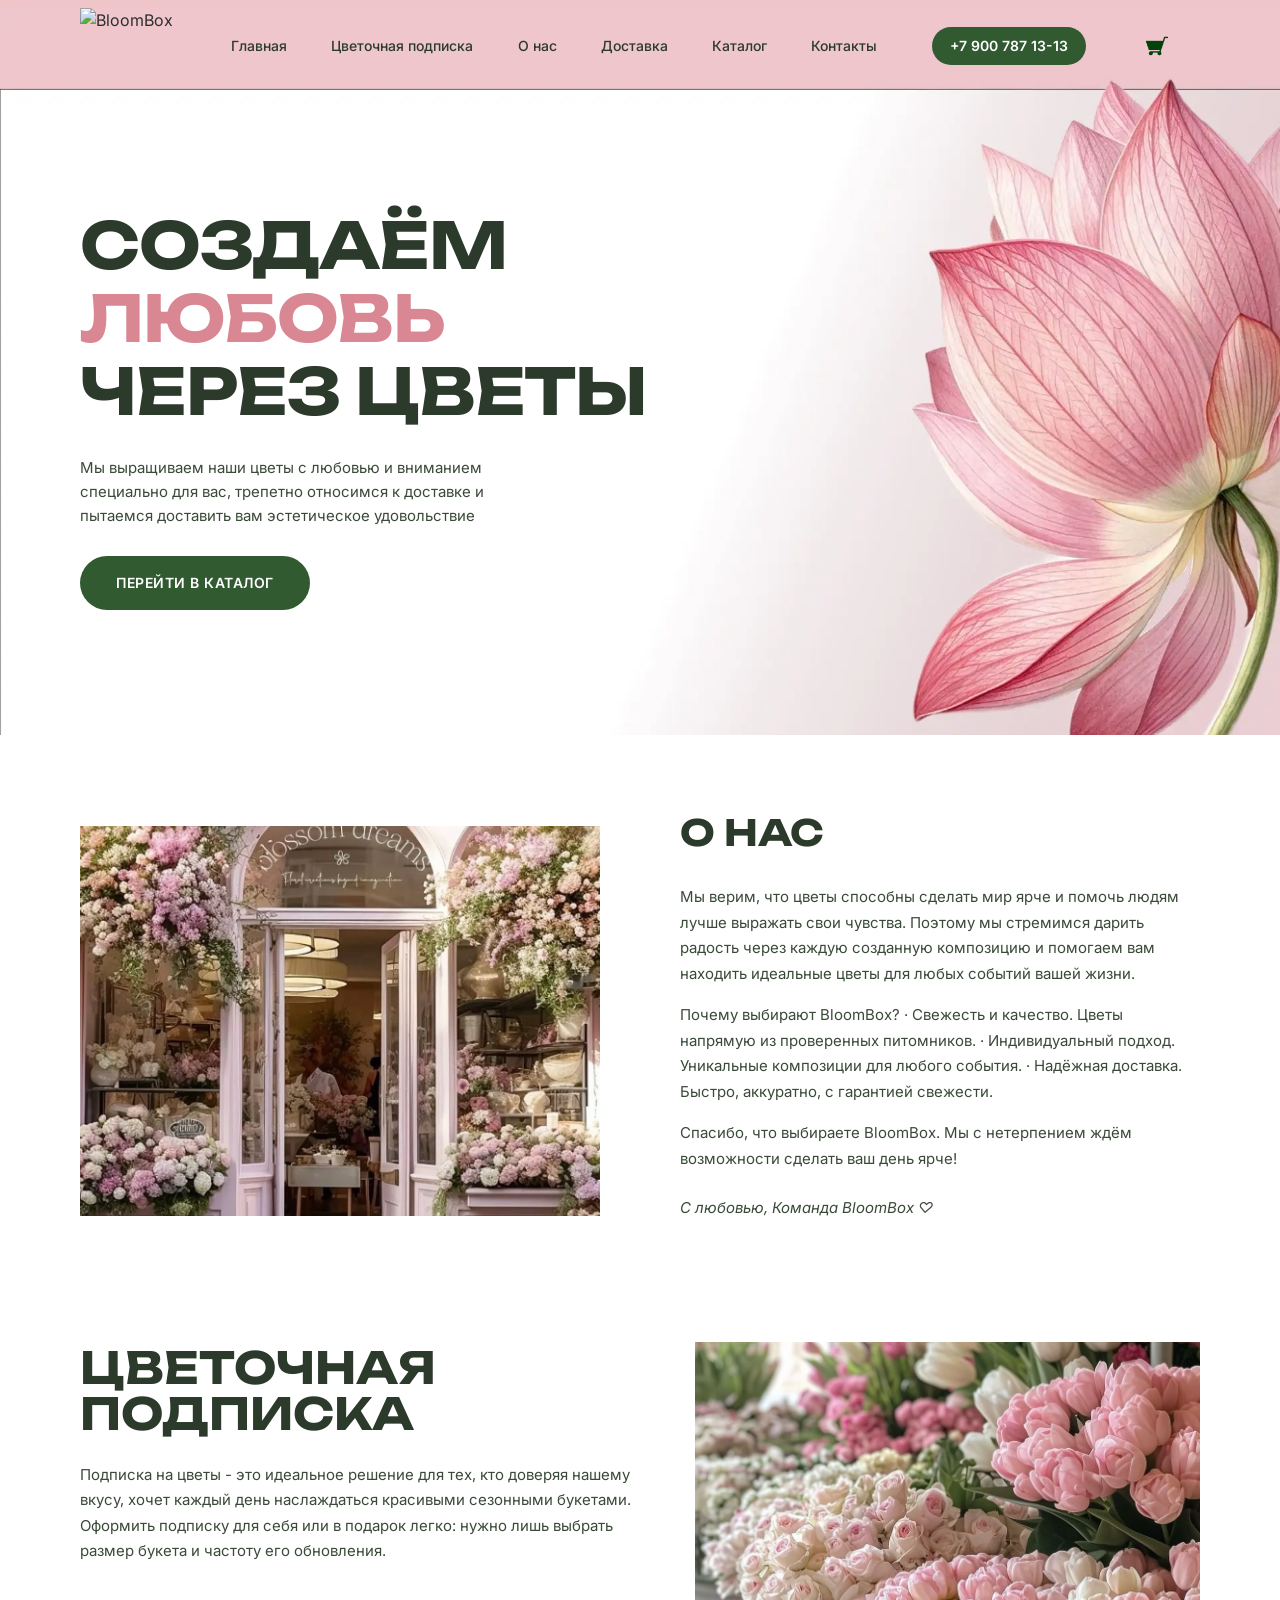
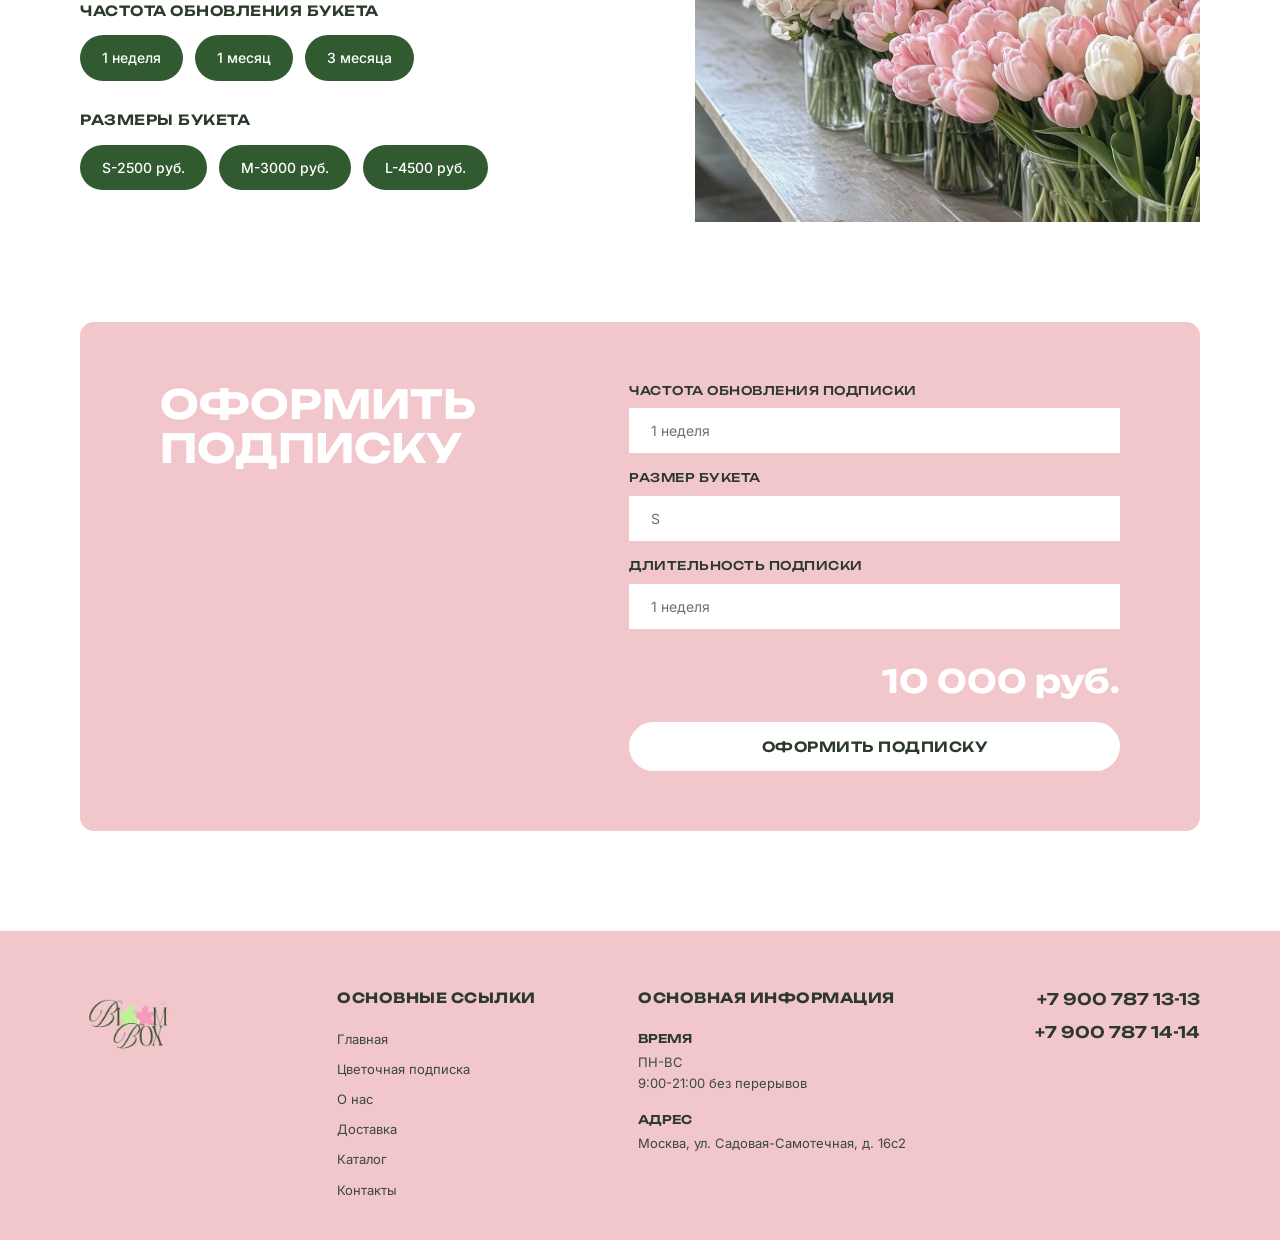
==== index.html @ c5290944 "init" ====
<!doctype html>
<html lang="ru">
    <head>
        <meta charset="UTF-8" />
        <meta name="viewport" content="width=device-width, initial-scale=1.0" />
        <title>BloomBox</title>
        <link
            href="https://fonts.googleapis.com/css2?family=Unbounded:wght@500;700;800&amp;family=Inter:wght@300;400;500;600&amp;display=swap"
            rel="stylesheet"
        />
        <link rel="stylesheet" href="css/Style_Flo.css" />
    </head>
    <body>
        <header>
            <div class="header">
                <div class="container">
                    <div class="head">
                        <a href="index.html" class="brand">
                            <img
                                src="img/ВВ.png"
                                alt="BloomBox"
                                class="brand-logo"
                            />
                        </a>
                        <div class="nav1">
                            <nav>
                                <a href="index.html" class="nav-link"
                                    >Главная</a
                                >
                                <a href="#subs" class="nav-link"
                                    >Цветочная подписка</a
                                >
                                <a href="#about" class="nav-link">О нас</a>
                                <a href="katalog.html#deliver" class="nav-phone1"
                                >Доставка</a
                            >
                                <a href="katalog.html" class="nav-link"
                                    >Каталог</a
                                >
                                <a href="#contacts" class="nav-link"
                                    >Контакты</a
                                >
                            </nav>
                            <a href="tel:+79007871313" class="cart"
                                >+7 900 787 13-13</a
                            >
                            <a href="#" class="cart-icon" aria-label="Корзина">
                                <img src="img/IMG_6802.PNG" alt="Корзина" />
                            </a>
                        </div>
                    </div>
                    <div class="middle-head">
                        <h1 class="middle-head-title">
                            Создаём <span>любовь</span><br />через цветы
                        </h1>
                    </div>
                    <div class="bottom-head">
                        <p class="bottom-head-text">
                            Мы выращиваем наши цветы с любовью и вниманием
                            специально для вас, трепетно относимся к доставке и
                            пытаемся доставить вам эстетическое удовольствие
                        </p>
                        <a class="bottom-head-zayavka" href="katalog.html">
                            Перейти в каталог
                        </a>
                    </div>
                </div>
            </div>
        </header>
        <main>
            <section class="banner" id="about">
                <div class="container">
                    <div class="banner-wrapper">
                        <div class="banner-images">
                            <img
                                src="img/Flower/IMG_20260512_204857.webp"
                                alt="Цветочный магазин"
                            />
                        </div>
                        <div class="banner-text">
                            <h2 class="banner-title"><span>О нас</span></h2>
                            <p class="banner-disrption">
                                Мы верим, что цветы способны сделать мир ярче и помочь людям лучше выражать свои чувства. Поэтому мы стремимся дарить радость через каждую созданную композицию и помогаем вам находить идеальные цветы для любых событий вашей жизни.
                            </p>
                            <p>
                                Почему выбирают BloomBox?
                                · Свежесть и качество. Цветы напрямую из проверенных питомников.
                                · Индивидуальный подход. Уникальные композиции для любого события.
                                · Надёжная доставка. Быстро, аккуратно, с гарантией свежести.
                            </p>
                            <p>
                                Спасибо, что выбираете BloomBox. Мы с
                                нетерпением ждём возможности сделать ваш день
                                ярче!
                            </p>
                            <p class="banner-sign">
                                С любовью, Команда BloomBox ♡
                            </p>
                        </div>
                    </div>
                </div>
            </section>
            <section class="subs" id="subs">
                <div class="cont">
                    <div class="subs-inner">
                        <div class="subs-text">
                            <h2 class="subs-title">
                                <span>Цветочная подписка</span>
                            </h2>
                            <p class="subs-disrption">
                                Подписка на цветы - это идеальное решение для
                                тех, кто доверяя нашему вкусу, хочет каждый день
                                наслаждаться красивыми сезонными букетами.
                                Оформить подписку для себя или в подарок легко:
                                нужно лишь выбрать размер букета и частоту его
                                обновления.
                            </p>
                            <div class="box">
                                <h4>Частота обновления букета</h4>
                                <div class="box-items">
                                    <div class="item item-1">1 неделя</div>
                                    <div class="item item-2">1 месяц</div>
                                    <div class="item item-3">3 месяца</div>
                                </div>
                            </div>
                            <div class="box-two">
                                <h4>Размеры букета</h4>
                                <div class="box-items">
                                    <div class="item item-1">S-2500 руб.</div>
                                    <div class="item item-2">M-3000 руб.</div>
                                    <div class="item item-3">L-4500 руб.</div>
                                </div>
                            </div>
                        </div>
                        <div class="subs-image">
                            <img
                                src="img/Flower/IMG_20260512_204738.png"
                                alt="Цветочная подписка"
                            />
                        </div>
                    </div>
                </div>
            </section>
            <section class="bilet-section">
                <div class="container">
                    <div class="bilet">
                        <div class="left">
                            <h2 class="bilet-title">Оформить подписку</h2>
                        </div>
                        <div class="right">
                            <p class="bilet-text">Частота обновления подписки</p>
                            <input
                                class="input-bilet"
                                type="search"
                                placeholder="1 неделя"
                            />

                            <p class="bilet-text">Размер букета</p>
                            <input
                                class="input-bilet1"
                                type="search"
                                placeholder="S"
                            />

                            <p class="bilet-text">Длительность подписки</p>
                            <input
                                class="input-bilet1"
                                type="search"
                                placeholder="1 неделя"
                            />

                            <p class="bilet-text1">10 000 руб.</p>
                            <button class="bilet-link">
                                Оформить подписку
                            </button>
                        </div>
                    </div>
                </div>
            </section>
        </main>
        <footer class="footer" id="contacts">
            <div class="container">
                <div class="footer-box">
                    <div class="logof">
                        <a href="index.html" class="brands">
                            <img
                                src="img/IMG_68031.png"
                                alt="BloomBox"
                                class="brand-logo"
                            />
                        </a>
                        
                    </div>
                    <div class="links">
                        <h3 class="footer-title">Основные ссылки</h3>
                        <nav class="footer-nav">
                            <a href="index.html" class="nav-phone">Главная</a>
                            <a href="#subs" class="nav-phone"
                                >Цветочная подписка</a
                            >
                            <a href="#about" class="nav-phone">О нас</a>
                            <a href="katalog.html#deliver" class="nav-phone"
                                >Доставка</a
                            >
                            <a href="katalog.html" class="nav-phone">Каталог</a>
                            <a href="#contacts" class="nav-phone">Контакты</a>
                        </nav>
                    </div>
                    <div class="inform">
                        <h3 class="footer-title">Основная информация</h3>
                        <ul class="footer-list">
                            <li class="footer-list-item">
                                <span>Время</span>
                                ПН-ВС<br />
                                9:00-21:00 без перерывов
                            </li>
                            <li class="footer-list-item">
                                <span>Адрес</span>
                                Москва, ул. Садовая-Самотечная, д. 16с2
                            </li>
                        </ul>
                    </div>
                    <div class="phone">
                        <a href="tel:+79007871313" class="navv-phone"
                            >+7 900 787 13-13</a
                        >
                        <a href="tel:+79007871414" class="navv-phone"
                            >+7 900 787 14-14</a
                        >
                    </div>
                </div>
            </div>
        </footer>
    </body>
</html>
---- css/Style_Flo.css ----
* {
    margin: 0;
    padding: 0;
    box-sizing: border-box;
}

html, body {
    background: #FFFFFF;
    color: #2E2E2E;
    font-family: 'Inter', sans-serif;
    font-size: 16px;
    line-height: 1.55;
}

a {
    text-decoration: none;
    color: inherit;
}

img {
    max-width: 100%;
    display: block;
}

ul {
    list-style: none;
}

button {
    font-family: inherit;
    cursor: pointer;
    border: none;
    background: none;
}

.container {
    max-width: 1200px;
    margin: 0 auto;
    padding: 0 40px;
}

.cont {
    max-width: 1200px;
    margin: 0 auto;
    padding: 0 40px;
}

.header {
    background: #EFC5CA;
    padding: 8px 0 0;
}

.head {
    display: flex;
    align-items: center;
    justify-content: space-between;
    gap: 32px;
    width: 100%;
}

.logo {
    font-family: 'Unbounded', sans-serif;
    font-weight: 800;
    font-size: 22px;
    color: #2C3A2C;
    letter-spacing: 0.5px;
}

.brand {
    display: flex;
    align-items: center;
    flex: 0 0 auto;
}

.brand-logo {
    width: auto;
    height: 76px;
    object-fit: contain;
}

.nav1 {
    display: flex;
    align-items: center;
    justify-content: space-between;
    gap: 28px;
    flex: 1 1 auto;
    min-width: 0;
}

.nav1 nav {
    display: flex;
    align-items: center;
    justify-content: space-evenly;
    gap: 18px;
    flex: 1 1 auto;
}

.nav-link {
    font-size: 14px;
    color: #2C3A2C;
    font-weight: 500;
}

.nav-link:hover {
    color: #D88793;
}

.cart {
    display: inline-flex;
    align-items: center;
    justify-content: center;
    flex: 0 0 auto;
    min-height: 38px;
    font-size: 14px;
    color: #FFFFFF;
    font-weight: 600;
    padding: 8px 18px;
    background: #315A31;
    border-radius: 999px;
}

.cart-icon {
    display: inline-flex;
    align-items: center;
    justify-content: center;
    height: 60px;
    flex: 0 0 auto;
}

.cart-icon img {
    width: auto;
    height: 100%;
    object-fit: contain;
}

.middle-head {
    margin-top: 125px;
    max-width: 720px;
}

.middle-head-title {
    font-family: 'Unbounded', sans-serif;
    font-size: 64px;
    line-height: 1.14;
    font-weight: 700;
    color: #2C3A2C;
    text-transform: uppercase;
    letter-spacing: -1px;
}

.middle-head-title span {
    color: #D88793;
}

.bottom-head {
    margin-top: 28px;
    max-width: 480px;
    padding-bottom: 125px;
    position: relative;
    z-index: 2;
}

.bottom-head-text {
    font-size: 15px;
    color: #3A4A38;
    line-height: 1.6;
    margin-bottom: 28px;
}

.bottom-head-zayavka {
    display: inline-flex;
    align-items: center;
    justify-content: center;
    background: #315A31;
    border-radius: 999px;
    padding: 16px 36px;
    color: #FFFFFF;
    font-weight: 600;
    font-size: 14px;
    letter-spacing: 0.5px;
    text-transform: uppercase;
}

.header .container {
    position: relative;
    background-image: url('../img/Flower/IMG_20260512_204840.webp');
    background-repeat: no-repeat;
    background-position: center top;
    background-size: cover;
    max-width: 100%;
    padding-left: max(40px, calc((100% - 1200px) / 2 + 40px));
    padding-right: max(40px, calc((100% - 1200px) / 2 + 40px));
}

.banner {
    padding: 70px 0 45px;
}

.banner-wrapper {
    display: grid;
    grid-template-columns: 1fr 1fr;
    gap: 80px;
    align-items: center;
}

.banner-images {
    display: block;
}

.banner-images img {
    width: 100%;
    height: 390px;
    object-fit: cover;
}

.banner-title {
    font-family: 'Unbounded', sans-serif;
    font-size: 36px;
    color: #2C3A2C;
    text-transform: uppercase;
    margin-bottom: 24px;
    font-weight: 700;
}

.banner-disrption,
.banner-text p {
    font-size: 15px;
    color: #3A4A38;
    line-height: 1.7;
    margin-bottom: 16px;
}

.banner-sign {
    margin-top: 24px;
    color: #D88793;
    font-style: italic;
}

.subs {
    padding: 60px 0 100px;
}

.subs-inner {
    display: grid;
    grid-template-columns: 1.1fr 1fr;
    gap: 60px;
    align-items: center;
}

.subs-title {
    font-family: 'Unbounded', sans-serif;
    font-size: 44px;
    text-transform: uppercase;
    color: #2C3A2C;
    font-weight: 700;
    margin-bottom: 24px;
    line-height: 1.05;
}

.subs-disrption {
    display: block;
    font-size: 15px;
    color: #3A4A38;
    line-height: 1.7;
    margin-bottom: 36px;
}

.box,
.box-two {
    margin-bottom: 28px;
}

.box h4,
.box-two h4 {
    font-family: 'Unbounded', sans-serif;
    font-size: 14px;
    text-transform: uppercase;
    color: #2C3A2C;
    margin-bottom: 14px;
    font-weight: 600;
    letter-spacing: 0.5px;
}

.box-items {
    display: flex;
    gap: 12px;
    flex-wrap: wrap;
}

.item {
    background: #315A31;
    color: #FFFFFF;
    padding: 12px 22px;
    border-radius: 999px;
    font-size: 14px;
    font-weight: 500;
    cursor: pointer;
}

.item.item-1 {
    background: #315A31;
    color: #FFFFFF;
}

.subs-image img {
    width: 100%;
    height: 480px;
    object-fit: cover;
}

.bilet-section {
    padding: 0 0 100px;
}

.bilet {
    background: #F2C7CC;
    border-radius: 14px;
    padding: 60px 80px;
    display: grid;
    grid-template-columns: 1fr 1.2fr;
    gap: 60px;
    align-items: start;
}

.bilet-title {
    font-family: 'Unbounded', sans-serif;
    font-size: 40px;
    text-transform: uppercase;
    color: #FFFFFF;
    font-weight: 700;
    line-height: 1.1;
}

.bilet-text {
    font-family: 'Unbounded', sans-serif;
    font-size: 12px;
    text-transform: uppercase;
    color: #2C3A2C;
    margin-bottom: 8px;
    margin-top: 16px;
    letter-spacing: 0.5px;
    font-weight: 500;
}

.bilet-text:first-child {
    margin-top: 0;
}

.input-bilet,
.input-bilet1 {
    width: 100%;
    background: #FFFFFF;
    border: none;
    border-radius: 0;
    padding: 14px 22px;
    font-family: inherit;
    font-size: 14px;
    color: #2C3A2C;
    outline: none;
}

.input-bilet::placeholder,
.input-bilet1::placeholder {
    color: #2C3A2C;
    opacity: 0.7;
}

.bilet-text1 {
    margin-top: 28px;
    font-family: 'Unbounded', sans-serif;
    font-size: 32px;
    color: #FFFFFF;
    font-weight: 700;
    text-align: right;
}

.bilet-link {
    margin-top: 16px;
    width: 100%;
    background: #FFFFFF;
    color: #2C3A2C;
    font-family: 'Unbounded', sans-serif;
    text-transform: uppercase;
    font-size: 14px;
    font-weight: 600;
    padding: 16px;
    border-radius: 999px;
    letter-spacing: 0.5px;
}

.footer {
    background: #F2C7CC;
    padding: 56px 0 40px;
}

.footer-box {
    display: grid;
    grid-template-columns: 1fr 1.2fr 1.4fr 1fr;
    gap: 40px;
    align-items: start;
}

.logof-title {
    font-family: 'Unbounded', sans-serif;
    font-weight: 800;
    font-size: 24px;
    color: #2C3A2C;
}

.footer-title {
    font-family: 'Unbounded', sans-serif;
    text-transform: uppercase;
    font-size: 14px;
    color: #2C3A2C;
    margin-bottom: 20px;
    font-weight: 700;
    letter-spacing: 0.5px;
}

.footer-nav {
    display: flex;
    flex-direction: column;
    gap: 10px;
}

.nav-phone {
    font-size: 13px;
    color: #3A4A38;
}

.footer-list {
    display: flex;
    flex-direction: column;
    gap: 16px;
}

.footer-list-item {
    font-size: 13px;
    color: #3A4A38;
    line-height: 1.6;
}

.footer-list-item span {
    display: block;
    font-family: 'Unbounded', sans-serif;
    font-size: 12px;
    text-transform: uppercase;
    color: #2C3A2C;
    margin-bottom: 4px;
    font-weight: 600;
}

.phone {
    display: flex;
    flex-direction: column;
    gap: 8px;
    text-align: right;
}

.navv-phone {
    font-family: 'Unbounded', sans-serif;
    font-size: 16px;
    color: #2C3A2C;
    font-weight: 600;
    
}
.nav-phone1{
   font-size: 14px;
    color: #2C3A2C;
    font-weight: 500; 
}
.nav-phone1:hover {
    color: #D88793;
}
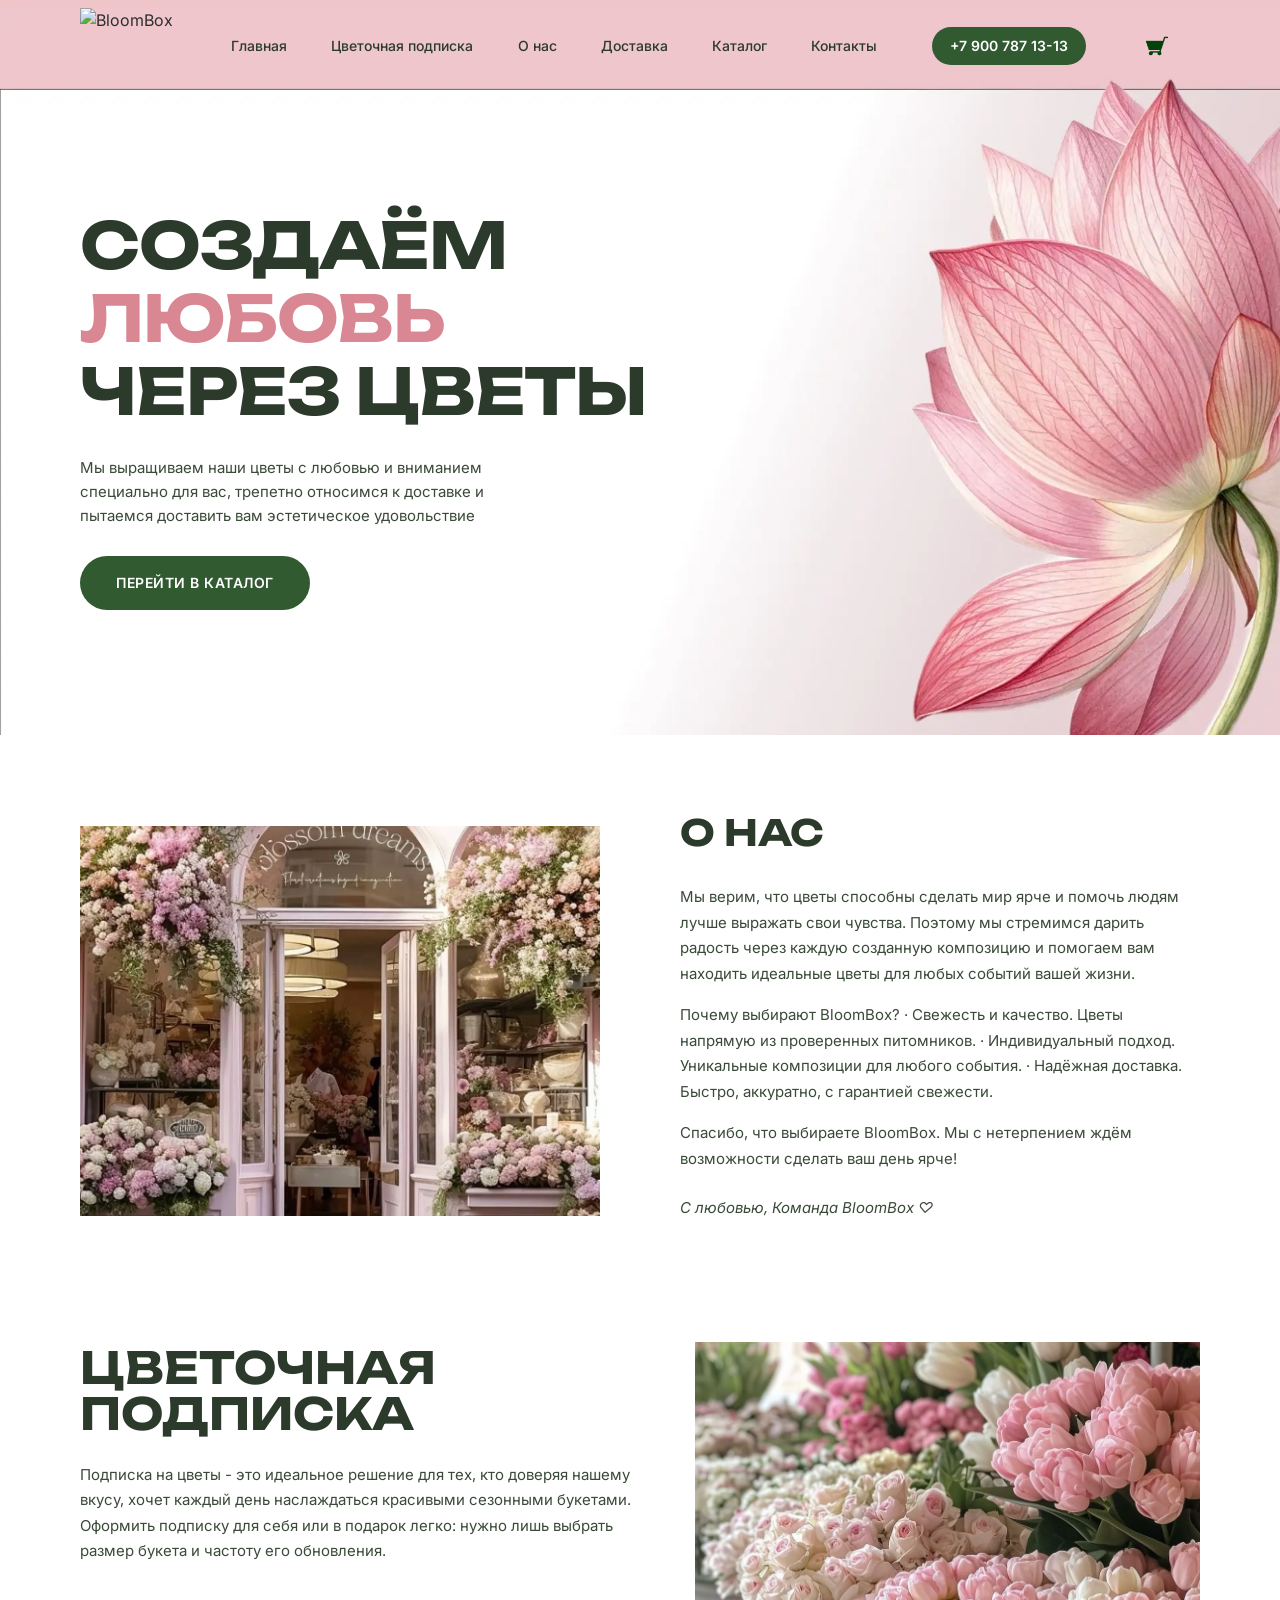
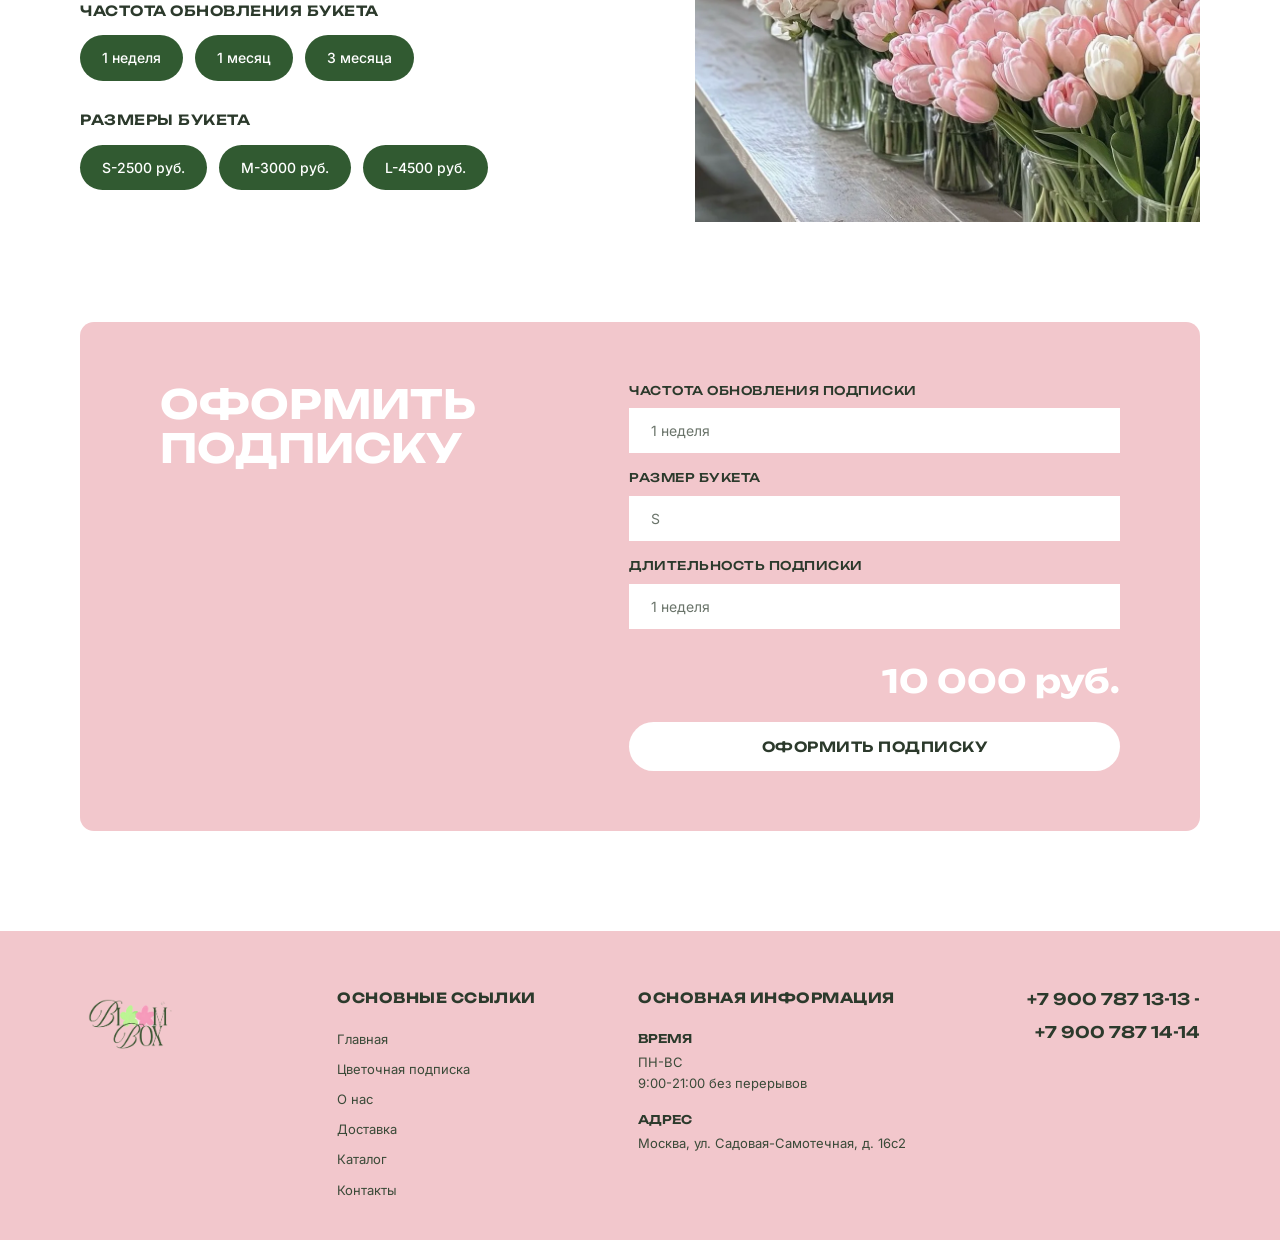
==== commit e42b15a8: "1" ====
--- a/index.html
+++ b/index.html
@@ -222,7 +222,7 @@
                     </div>
                     <div class="phone">
                         <a href="tel:+79007871313" class="navv-phone"
-                            >+7 900 787 13-13</a
+                            >+7 900 787 13-13 -</a
                         >
                         <a href="tel:+79007871414" class="navv-phone"
                             >+7 900 787 14-14</a
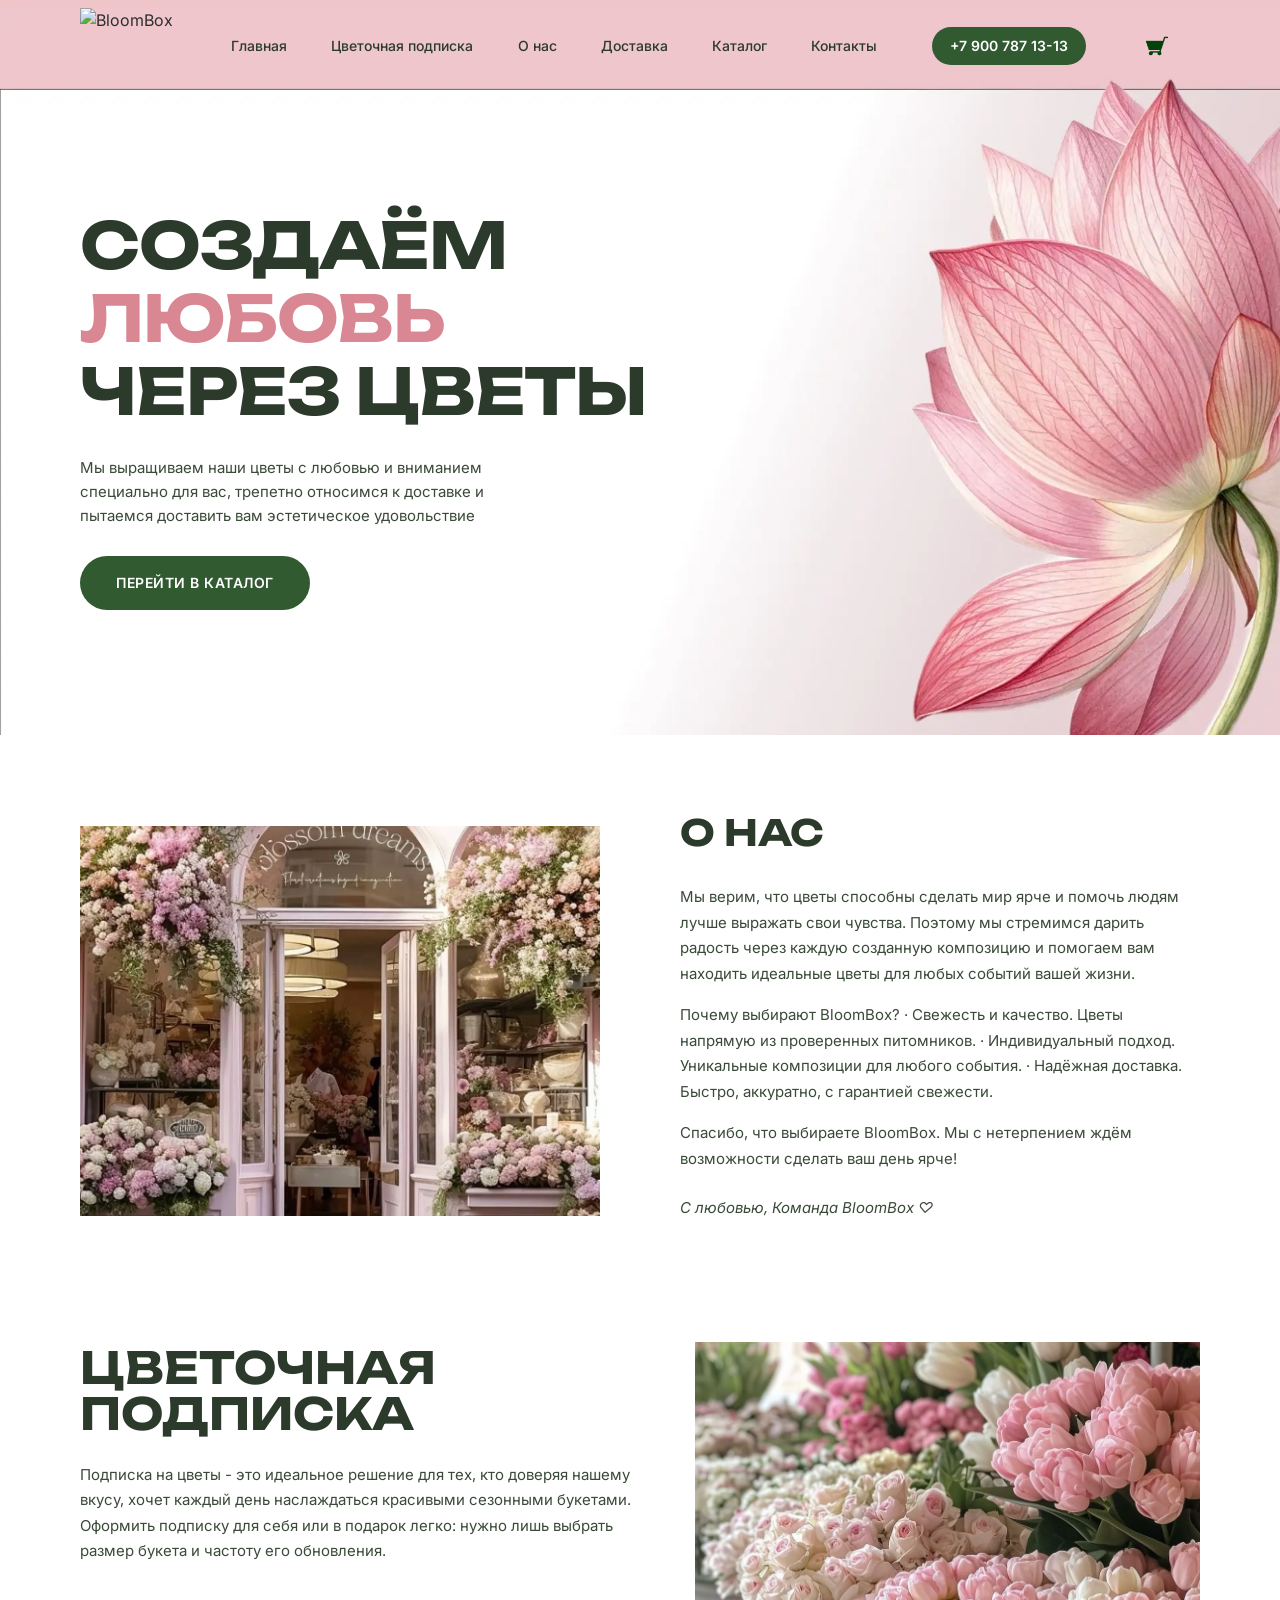
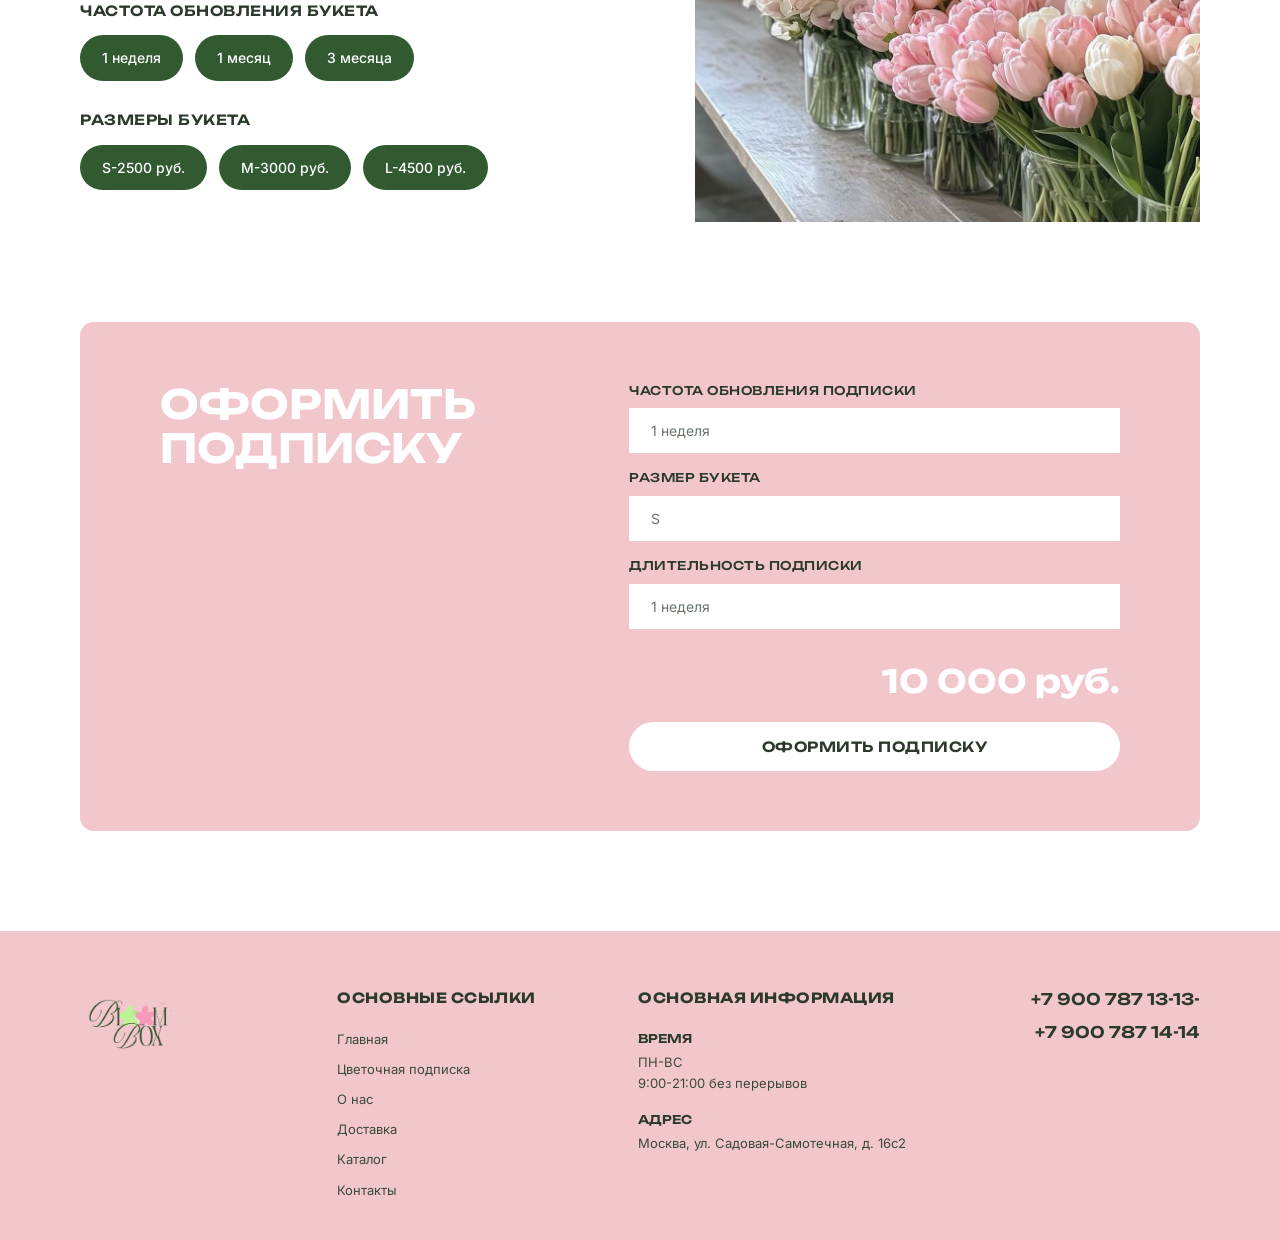
==== commit 68e6b4a4: "1" ====
--- a/index.html
+++ b/index.html
@@ -222,7 +222,7 @@
                     </div>
                     <div class="phone">
                         <a href="tel:+79007871313" class="navv-phone"
-                            >+7 900 787 13-13 -</a
+                            >+7 900 787 13-13-</a
                         >
                         <a href="tel:+79007871414" class="navv-phone"
                             >+7 900 787 14-14</a
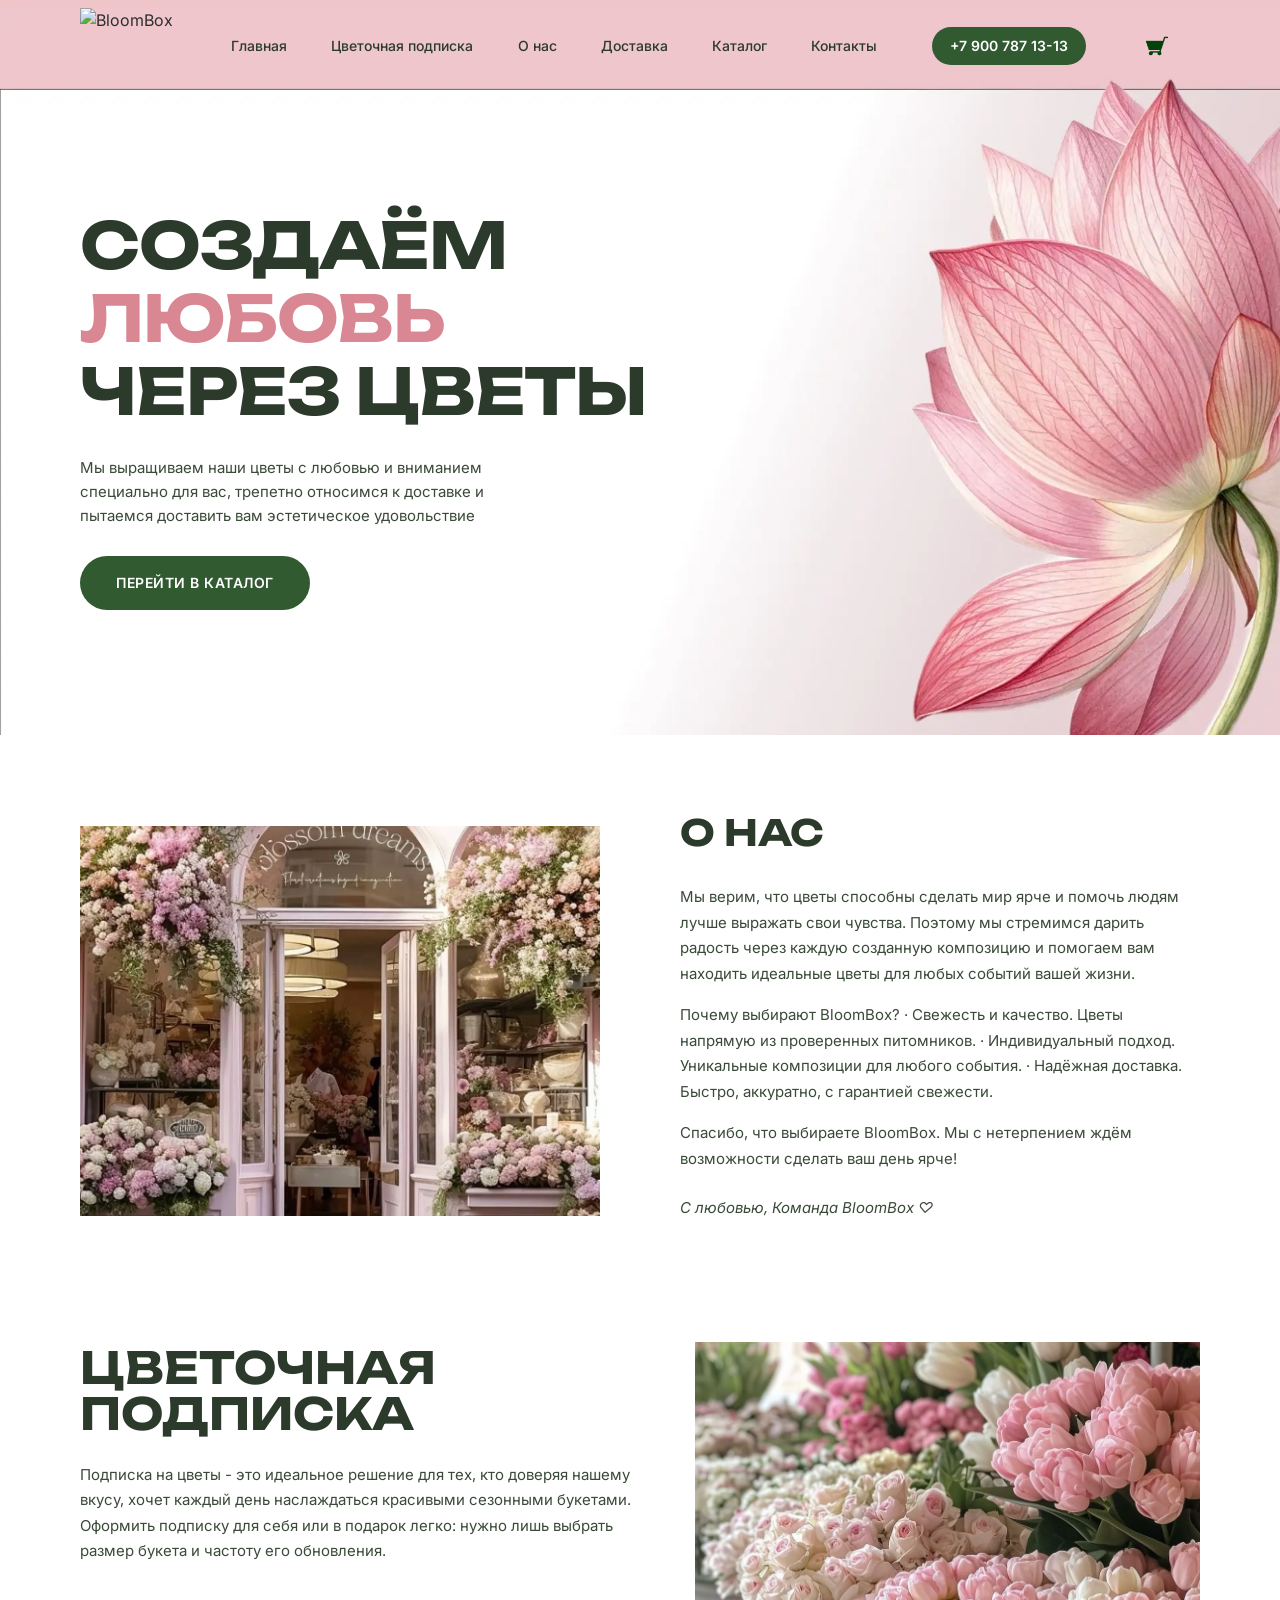
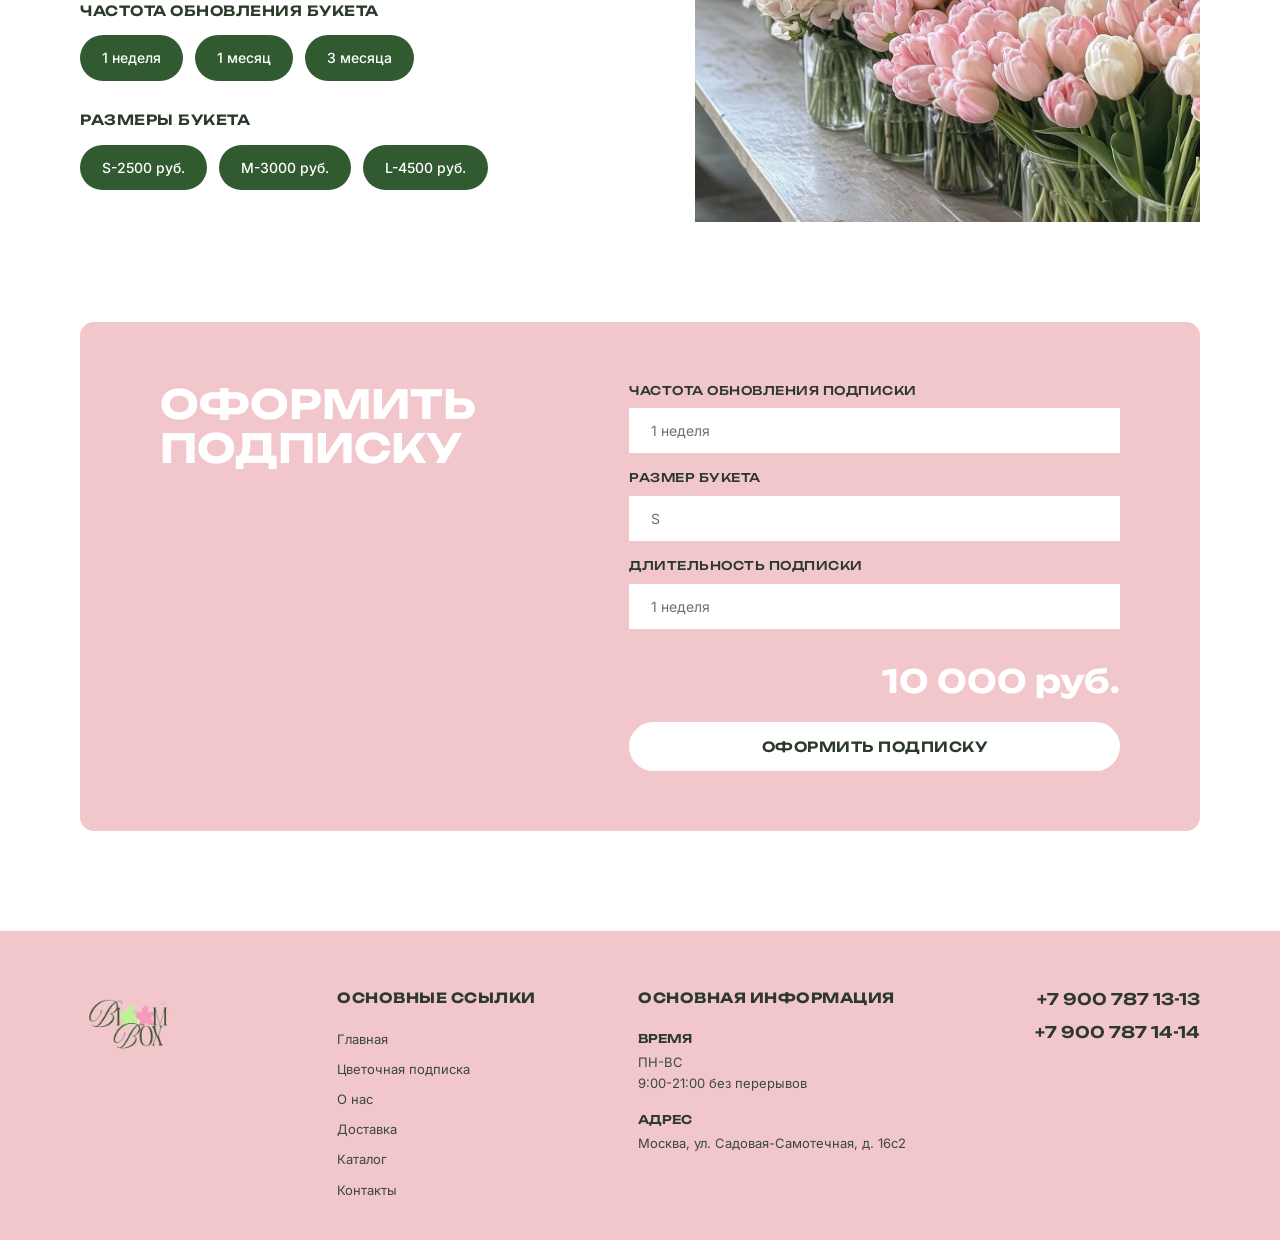
==== commit 6d3d9db6: "1#" ====
--- a/index.html
+++ b/index.html
@@ -222,7 +222,7 @@
                     </div>
                     <div class="phone">
                         <a href="tel:+79007871313" class="navv-phone"
-                            >+7 900 787 13-13-</a
+                            >+7 900 787 13-13</a
                         >
                         <a href="tel:+79007871414" class="navv-phone"
                             >+7 900 787 14-14</a
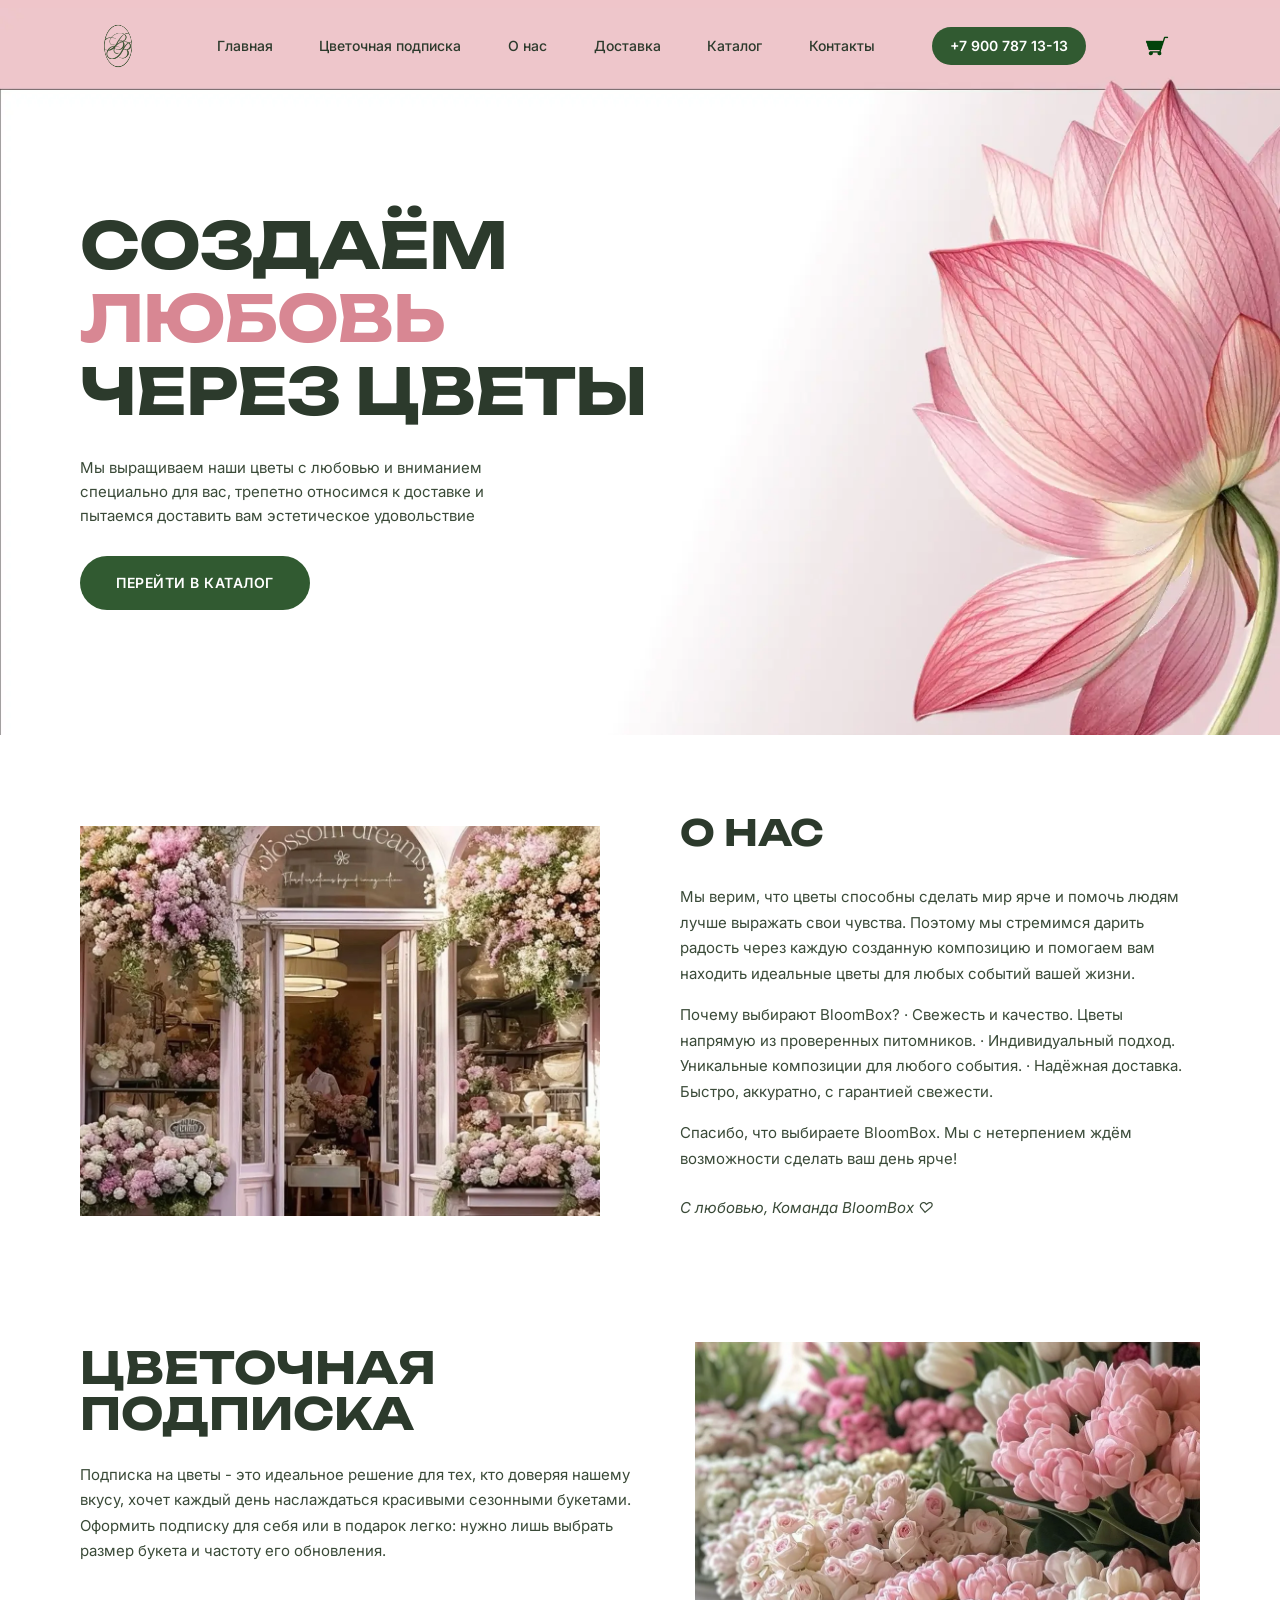
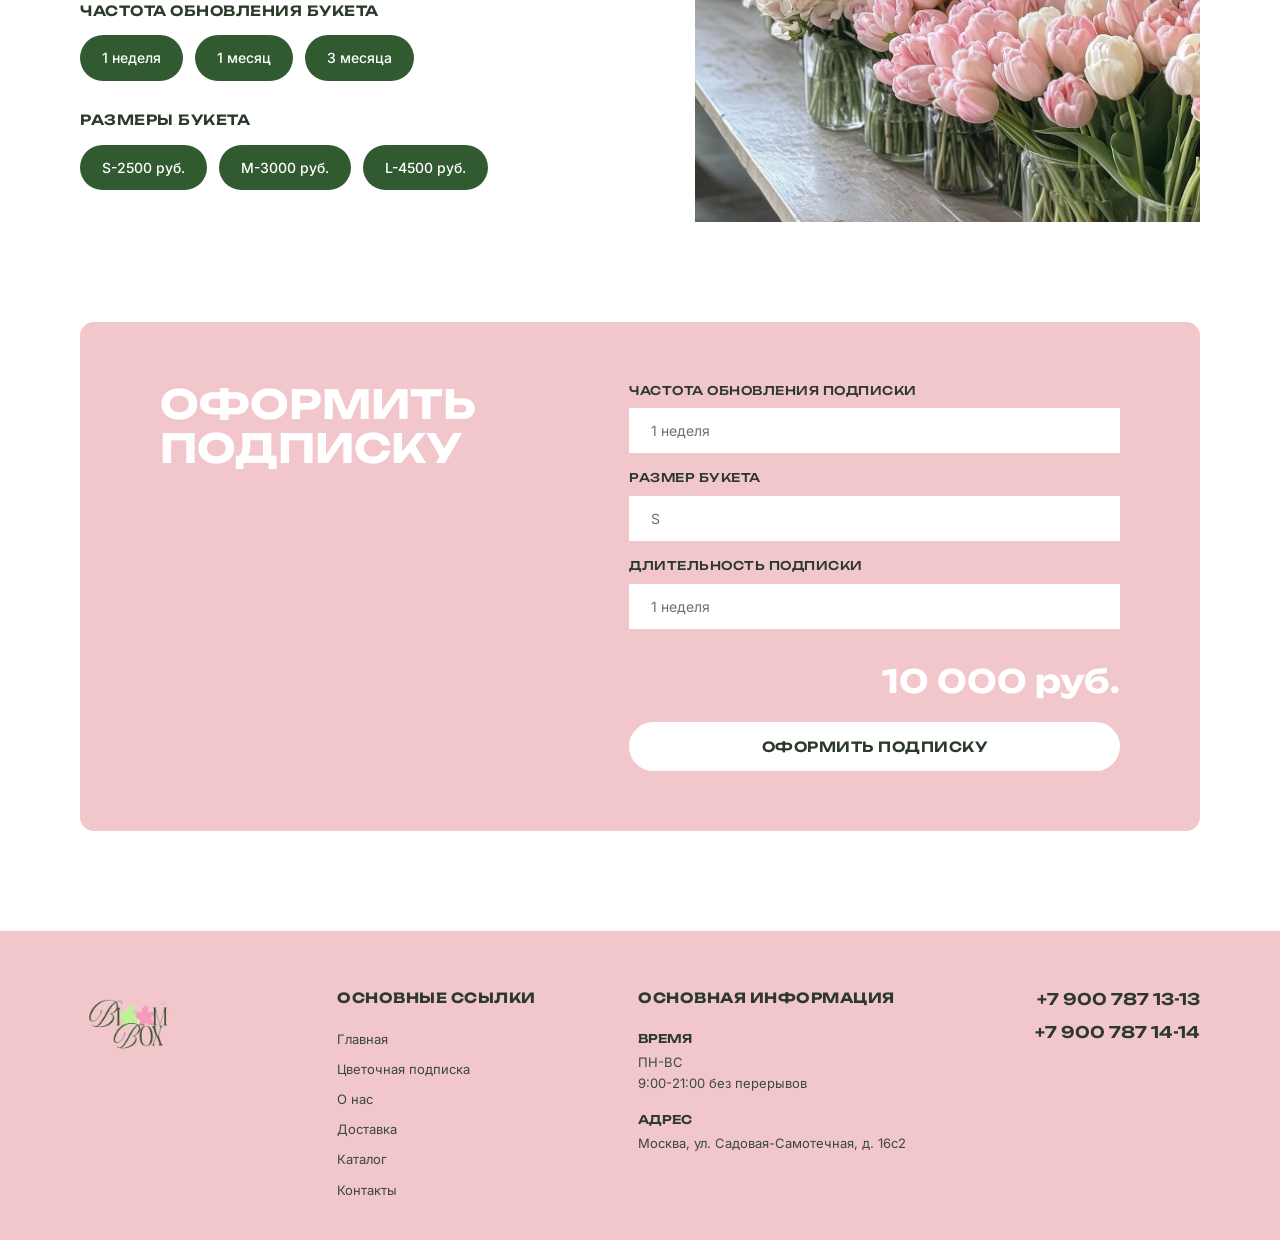
==== commit 3ed825a4: "1" ====
--- a/index.html
+++ b/index.html
@@ -17,7 +17,7 @@
                     <div class="head">
                         <a href="index.html" class="brand">
                             <img
-                                src="img/ВВ.png"
+                                src="/img/IMG_9011-no-bg-preview-carve_photos.png"
                                 alt="BloomBox"
                                 class="brand-logo"
                             />
